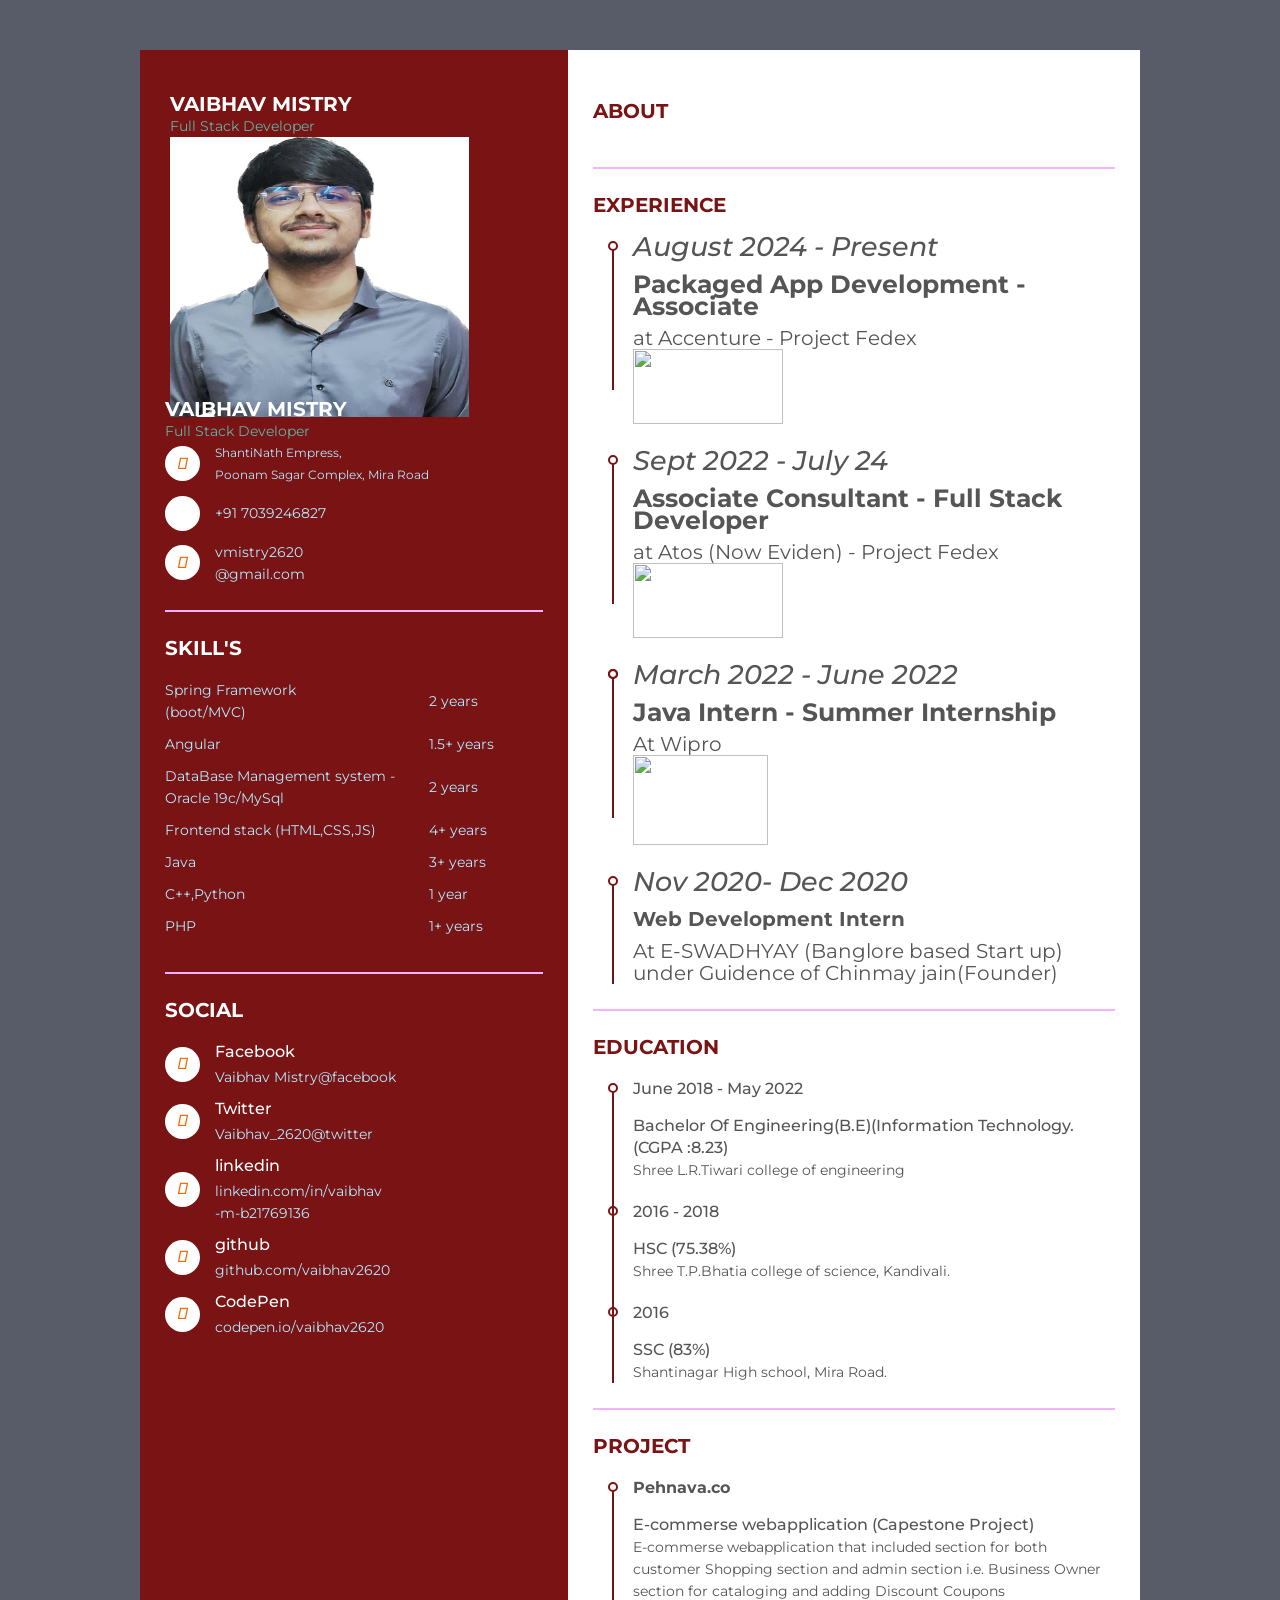
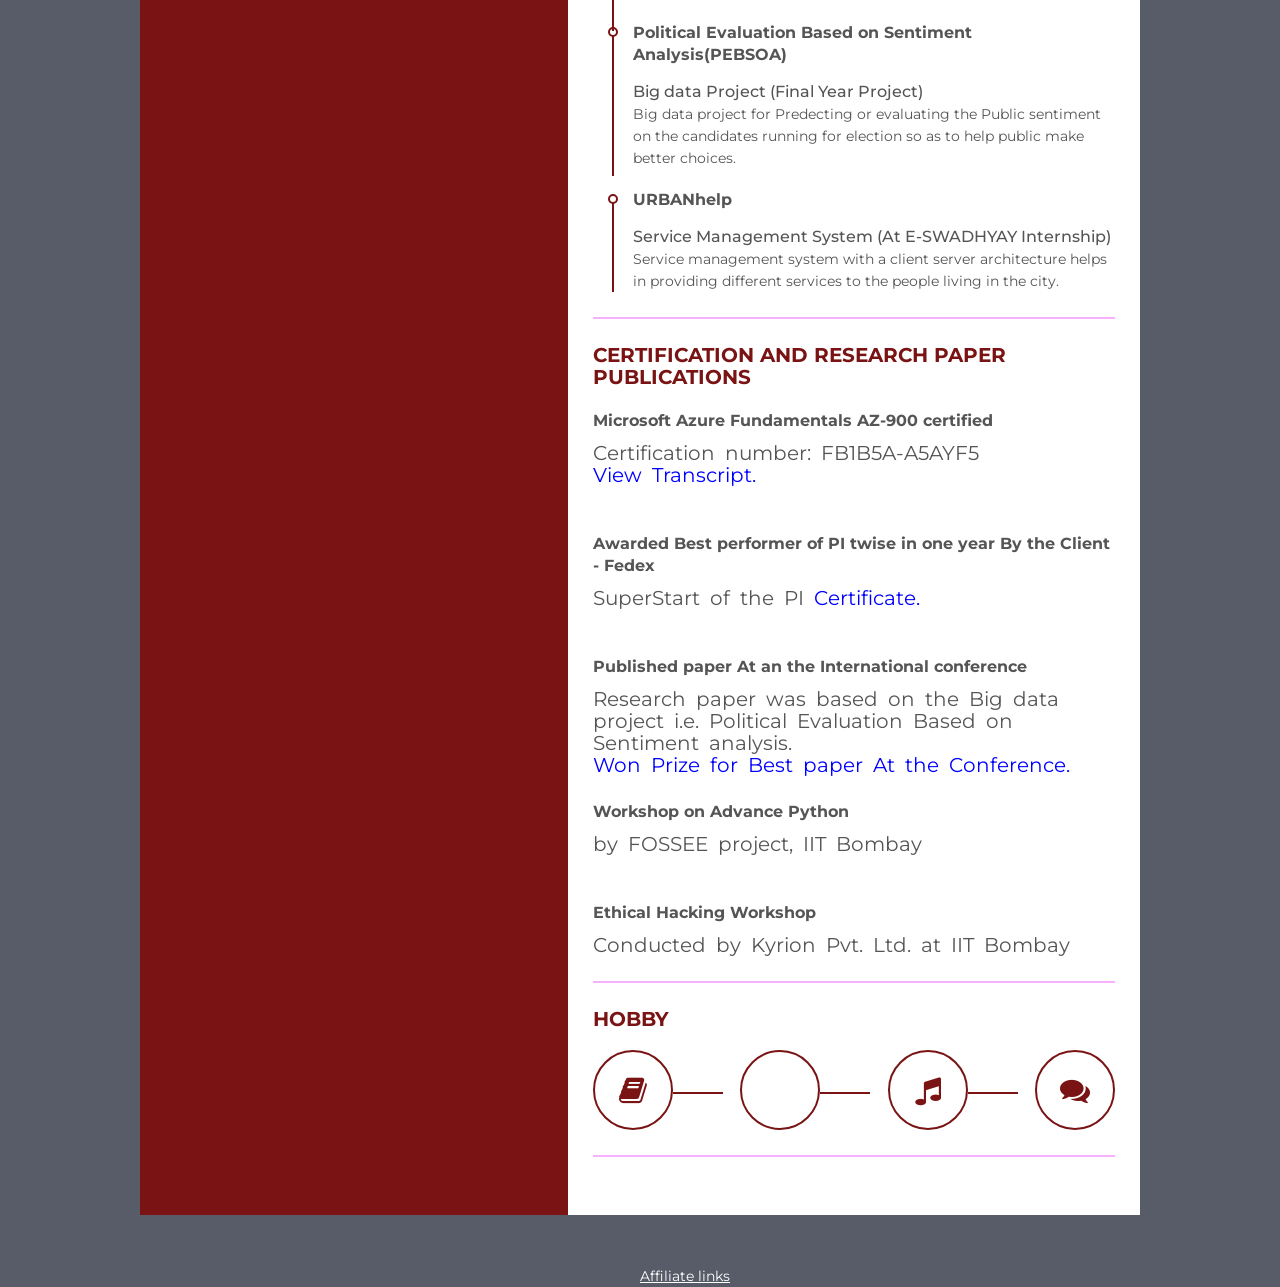
==== index-1.html @ a2ccc97d "new portfolio website" ====
<!DOCTYPE html>
<html lang="en">
<head>
	<meta charset="UTF-8">
	<title>Vaibhav Mistry - Resume</title>
	<link rel="stylesheet" href="styles.css">
  <link rel="icon" href="./assets/jpeg/titlelogo.png" type="image/icon type">
  <script src="https://kit.fontawesome.com/45e7786e2f.js" crossorigin="anonymous"></script>
  <link rel="stylesheet" href="https://cdnjs.cloudflare.com/ajax/libs/font-awesome/4.7.0/css/font-awesome.min.css">
    <meta content="width=device-width, initial-scale=1" name="viewport" />
</head>
<body>
<div class="container">
<div class="resume">
   <div class="resume_left">
     <div class="resume_profile">
       <div class="title-mobile">
        <p class="bold Name">vaibhav mistry</p>
        <p class="regular role">Full Stack Developer</p>
      </div>
      <img src="./photo.jpg" alt="profile_pic" >

     </div>
     <div class="resume_content">
       <div class="resume_item resume_info">
         <div class="title-desktop">
           <p class="bold Name">vaibhav mistry</p>
           <p class="regular role">Full Stack Developer</p>
         </div>
         <ul>
           <li>
             <div class="icon">
               <i class="fas fa-map-signs"></i>
             </div>
             <div class="data">
              <p style="font-size: smaller;">ShantiNath Empress,<br> Poonam Sagar Complex, Mira Road</p>
             </div>
           </li>
           <li>
             <div class="icon">
               <i class="fas fa-mobile-alt"></i>
             </div>
             <div class="data">
               +91 7039246827
             </div>
           </li>
           <li>
             <div class="icon">
               <i class="fas fa-envelope"></i>
             </div>
             <div class="data">
                      vmistry2620<br>@gmail.com
             </div>
           </li>
           <!-- <li>
             <div class="icon">
               <i class="fab fa-weebly"></i>
             </div>
             <div class="data">
              https://development.<br>science.blog/
             </div>
           </li> -->
         </ul>
       </div>
       <div class="resume_item resume_skills">
         <div class="title">
           <p class="bold">skill's</p>
         </div>
         <ul>
	   <li>
             <div class="skill_name">
               Spring Framework<br>(boot/MVC)
             </div>
             <div class="skill_per">2 years</div>
           </li>
           <li>
            <div class="skill_name">
              Angular 
            </div>
            <div class="skill_per">1.5+ years</div>
          </li>
	   <li>
             <div class="skill_name">
               DataBase Management system - Oracle 19c/MySql 
             </div>
             <div class="skill_per">2 years</div>
           </li>
           <li>
              <div class="skill_name">
                Frontend stack (HTML,CSS,JS) 
              </div>
              <div class="skill_per">4+ years</div>
            </li>
            <li>
              <div class="skill_name">
                Java
              </div>
             <div class="skill_per">3+ years</div>
           </li>

	        <li>
             <div class="skill_name">
              C++,Python 
             </div>
            <div class="skill_per">1 year</div>
          </li>
          <li>
            <div class="skill_name">
              PHP
            </div>
           <div class="skill_per">1+ years</div>
         </li>
           </li>
         </ul>
       </div>
       <div class="resume_item resume_social">
         <div class="title">
           <p class="bold">Social</p>
         </div>
         <ul>
           <li>
             <div class="icon">
               <i class="fab fa-facebook-square"></i>
             </div>
             <div class="data">
               <p class="semi-bold">Facebook</p>
               <p><a href="https://www.facebook.com/profile.php?id=100008584891599"class="social-links"> Vaibhav Mistry@facebook</a></p>
             </div>
           </li>
           <li>
             <div class="icon">
               <i class="fab fa-twitter-square"></i>
             </div>
             <div class="data">
               <p class="semi-bold">Twitter</p>
               <p><a href="https://twitter.com/Vaibhav_2620"class="social-links" >Vaibhav_2620@twitter</a></p>
             </div>
           </li>
           <li>
             <div class="icon">
               <i class="fab fa-linkedin"></i>
             </div>
             <div class="data">
               <p class="semi-bold">linkedin</p>
               <p><a href="https://www.linkedin.com/in/vaibhav-m-b21769136" class="social-links" target=”_blank”>linkedin.com/in/vaibhav<br>-m-b21769136</a> </p>
             </div>
           </li>
           <li>
             <div class="icon">
               <i class="fab fa-github"></i>
             </div>
             <div class="data">
               <p class="semi-bold">github</p>
               <p><a href="https://vaibhav2620.github.io/Vaibhav-Mistry/" class="social-links">github.com/vaibhav2620</a></p>
             </div>
           </li>
           <li>
            <div class="icon">
              <i class="fab fa-codepen"></i>
            </div>
            <div class="data">
              <p class="semi-bold">CodePen</p>
              <p><a href="https://codepen.io/vaibhav2620" class="social-links">codepen.io/vaibhav2620</a></p>
            </div>
          </li>
         </ul>
       </div>
     </div>
  </div>
  <div class="resume_right">
    <div class="resume_item resume_about">
        <div class="title">
           <p class="bold">About </p>
         </div>
        <p></p>
    </div>
     
	  	  
	  <div class="resume_item resume_education">
      <div class="title">
           <p class="bold">Experience</p>
         </div>
      <ul>
        <li>
            <div class="date" style="font-size: 3vh;"><i>August 2024 - Present</i></div>
            <div class="info">
            <p class="semi-bold" style="font-size: 25px;"><b>Packaged App Development - Associate</b> </p> 
            <p style="font-size: 20px; margin-top:10px ;">at Accenture  - Project Fedex</p>
            <p></p>
            <img src = "./assets/png/download.png" style="width:150px; height:75px">
           </div>
        </li>
        <li>
		      <div class="date" style="font-size: 3vh;"><i>Sept 2022 - July 24</i></div>
          <div class="info">
          <p class="semi-bold" style="font-size: 25px;"><b>Associate Consultant - Full Stack Developer</b> </p> 
          <p style="font-size: 20px; margin-top:10px ;">at Atos (Now Eviden) - Project Fedex</p>
          <p></p>
		      <img src = "./assets/jpeg/Logo .png" style="width:150px; height:75px">
         </div>
	      </li>
          <li>
	          <li>
                <div class="date" style="font-size: 3vh;"><i>March 2022 - June 2022</i></div> 
                <div class="info">
                  <p class="semi-bold" style="font-size: 25px;"><b>Java Intern - Summer Internship</b></p> 
                  <p style="font-size: 20px; margin-top:10px ;">At Wipro</p>
		            <img src = "./assets/jpeg/wipro.png" style="width:15vh; height:10vh;">
		            </div>
	          </li>
          </li>
        
            <li>
                <div class="date" style="font-size: 3vh;"><i>Nov 2020- Dec 2020 </i></div> 
                <div class="info">
                     <p class="semi-bold" style="font-size: 20px;"><b>Web Development Intern</b></p> 
                  <p style="font-size: 20px; margin-top:10px ;">At E-SWADHYAY (Banglore based Start up) <br>under Guidence of Chinmay jain(Founder)</p>
                </div>
	      </li>
        </ul>
    </div>
	  	  
    <div class="resume_item resume_education">
      <div class="title">
           <p class="bold">Education</p>
         </div>
      <ul>
            <li>
                <div class="date">June 2018 - May 2022  </div> 
                <div class="info">
                     <p class="semi-bold">Bachelor Of Engineering(B.E)(Information Technology.  (CGPA :8.23)</p> 
                  <p>Shree L.R.Tiwari college of engineering</p>
                </div>
            </li>
            <li>
              <div class="date">2016 - 2018</div>
              <div class="info">
                     <p class="semi-bold">HSC (75.38%) </p> 
                  <p>Shree T.P.Bhatia college of science, Kandivali. </p>
                </div>
            </li>
            <li>
              <div class="date">2016</div>
              <div class="info">
                     <p class="semi-bold">SSC (83%) </p> 
                  <p>Shantinagar High school, Mira Road. </p>
                </div>
            </li>
        </ul>
    </div>
	  
	  
	  

	  
	  
	  
	  
	  
    <div class="resume_item resume_work">
      <div class="title">
         <p class="bold">Project </p>
       </div>
	<ul>
    <li>
      <div class="date"><b>Pehnava.co</b> </div>
      <div class="info">
       <p class="semi-bold">E-commerse webapplication (Capestone Project)</p> 
          <p>E-commerse webapplication that included section for both customer Shopping section 
            and admin section i.e. Business Owner section for cataloging and adding Discount Coupons</p>
        </div>
      </li>
	  <li>
	  <div class="date"><b>Political Evaluation Based on Sentiment Analysis(PEBSOA)</b></div>
	  <div class="info">
		 <p class="semi-bold">Big data Project (Final Year Project)  </p> 
	      <p>Big data project for Predecting or evaluating the Public sentiment on the candidates running for election so as to help public make better choices.</p>
	    </div>
        </li>
        <li>
	  <div class="date"><b>URBANhelp</b> </div>
	  <div class="info">
		 <p class="semi-bold">Service Management System (At E-SWADHYAY Internship) </p> 
	      <p>Service management system with a client server architecture helps in providing different services to the people living in the city.</p>
	    </div>
        </li>
      </ul>
  </div>
  <div class="quote">

    <p class="bold">Certification and Research paper publications</p>
    <ul>

      <li>
        <p class="semi-bold">
          <b><br>Microsoft Azure Fundamentals AZ-900 certified</b> <br>
          <p class="regular">
            Certification number: FB1B5A-A5AYF5
            <br>
          <a href = "https://learn.microsoft.com/en-us/users/vaibhavmistry-2401/transcript/dg1jqcemknrq2qm" target="_blank" style="text-decoration: none;color: blue;">View Transcript.</a> 
          </p>
        </p>
      </li>
         <li>
          <p class="semi-bold">
            <b><br>Awarded Best performer of PI twise in one year By the Client - Fedex</b> <br>
            <p class="regular">
              SuperStart of the PI
            <a href = "./assets/jpeg/IMG-20240118-WA0004.jpg" target="_blank" style="text-decoration: none;color: blue;">Certificate.</a> 
            </p>
          </p>
        </li>

       <li>
          <p class="semi-bold">
            <b><br>Published paper At an the International conference</b> <br>
            <p class="regular">
            Research paper was based on the Big data project i.e. Political Evaluation Based on Sentiment analysis.<br>
            <a href = "./assets/jpeg/Best paper ICETTSE.png" target="_blank" style="text-decoration: none;color: blue;"> Won Prize for Best paper At the Conference.</a> 
            </p>
          </p>
      </li>
<li>
    <p class="semi-bold">
      <b>Workshop on Advance Python</b> <br>
      <p class="regular">
        by FOSSEE project, IIT Bombay
      
      </p>
    </p>
  </li>
  <li>
    <p class="semi-bold">
     <br> <b>Ethical Hacking Workshop</b> 
    </p>
    <p class="regular">
    Conducted by Kyrion Pvt. Ltd.  at IIT Bombay 
    </p>
  </li>
  </ul>
  </div>
    <div class="resume_item resume_hobby">
      <div class="title">
           <p class="bold">Hobby</p>
         </div>
       <ul>
         <li><i class="fa fa-book"></i></li>
         <li><i class="fas fa-dumbbell"></i></li>
         <li><i class="fa fa-music"></i></li>
         <li><i class='fa fa-comments'></i></li>
      </ul>
    </div>
  <div style="margin-left:50%;margin-top: 10px;"><a href="./index1.html" style="font-size: larger;color: white;text-decoration: none;"><b>Portfolio</b></a></div>
  </div>
</div>
</div>
<div style="margin-left:50% ;"><a href="./page1.html" style=" color:white">Affiliate links</a></div>

</body>
</html>
---- styles.css ----
@import url("https://fonts.googleapis.com/css?family=Montserrat:400,500,700&display=swap");

* {
  margin: 0;
  padding: 0;
  box-sizing: border-box;
  list-style: none;
  font-family: "Montserrat", sans-serif;
}

body {
  background: #585c68;
  font-size: 14px;
  line-height: 22px;
  color: #555555;
}

.bold {
  font-weight: 700;
  font-size: 20px;
  text-transform: uppercase;
}

.semi-bold {
  font-weight: 500;
  font-size: 16px;
}

.resume {
  width: 1000px;
  height: auto;
  display: flex;
  margin: 50px auto;
}

.resume .resume_left {
  width: 450px;
  background: #7a1313;
}

.resume .resume_left .resume_profile {
  margin-left: 7%;
  margin-top: 10%;
  width: 70%;
  height: 280px;
}

.resume .resume_left .resume_profile img {
  width: 100%;
  height: 100%;
}

.resume .resume_left .resume_content {
  padding: 0 25px;
}

.resume .title {
  margin-bottom: 20px;
}

.resume .resume_left .bold {
  color: #fff;
}

.resume .resume_left .regular {
  color: #61b3a5;
}

.resume .resume_item {
  padding: 25px 0;
  border-bottom: 2px solid #f6b1ff;
}

.resume .resume_left .resume_item:last-child,
.resume .resume_right .resume_item:last-child {
  border-bottom: 0px;
}

.resume .resume_left ul li {
  display: flex;
  margin-bottom: 10px;
  align-items: center;
}

.resume .resume_left ul li:last-child {
  margin-bottom: 0;
}

.resume .resume_left ul li .icon {
  width: 35px;
  height: 35px;
  background: #fff;
  color: #fb6400;
  border-radius: 50%;
  margin-right: 15px;
  font-size: 16px;
  position: relative;
}

.resume .icon i,
.resume .resume_right .resume_hobby ul li i {
  position: absolute;
  top: 50%;
  left: 50%;
  transform: translate(-50%, -50%);
}

.resume .resume_left ul li .data {
  color: #b1eaff;
}

.resume .resume_left .resume_skills ul li {
  display: flex;
  margin-bottom: 10px;
  color: #b1eaff;
  justify-content: space-between;
  align-items: center;
}

.resume .resume_left .resume_skills ul li .skill_name {
  width: 65%;
}

.resume .resume_left .resume_skills ul li .skill_progress {
  width: 60%;
  margin: 0 5px;
  height: 5px;
  background: #000000;
  position: relative;
}

.resume .resume_left .resume_skills ul li .skill_per {
  width: 30%;
}

.resume .resume_left .resume_skills ul li .skill_progress span {
  position: absolute;
  top: 0;
  left: 0;
  height: 100%;
  background: #fff;
}

.resume .resume_left .resume_social .semi-bold {
  color: #fff;
  margin-bottom: 3px;
}

.resume .resume_right {
  width: 600px;
  background: #fff;
  padding: 25px;
}

.resume .resume_right .bold {
  color: #7a1313;
}

.resume .resume_right .resume_work ul,
.resume .resume_right .resume_education ul {
  padding-left: 40px;
  overflow: hidden;
}

.resume .resume_right ul li {
  position: relative;
}

.resume .resume_right ul li .date {
  font-size: 16px;
  font-weight: 500;
  margin-bottom: 15px;
}

.resume .resume_right ul li .info {
  margin-bottom: 20px;
}

.resume .resume_right ul li:last-child .info {
  margin-bottom: 0;
}

.resume .resume_right .resume_work ul li:before,
.resume .resume_right .resume_education ul li:before {
  content: "";
  position: absolute;
  top: 5px;
  left: -25px;
  width: 6px;
  height: 6px;
  border-radius: 70%;
  border: 2px solid #7a1313;
}

.resume .resume_right .resume_work ul li:after,
.resume .resume_right .resume_education ul li:after {
  content: "";
  position: absolute;
  top: 14px;
  left: -21px;
  width: 2px;
  height: 140px;
  background: #7a1313;
}

.resume .resume_right .resume_hobby ul {
  display: flex;
  justify-content: space-between;
}

.resume .resume_right .resume_hobby ul li {
  width: 80px;
  height: 80px;
  border: 2px solid #7a1313;
  border-radius: 50%;
  position: relative;
  color: #7a1313;
}

.resume .resume_right .resume_hobby ul li i {
  font-size: 30px;
}

.resume .resume_right .resume_hobby ul li:before {
  content: "";
  position: absolute;
  top: 40px;
  right: -52px;
  width: 50px;
  height: 2px;
  background: #7a1313;
}

.resume .resume_right .resume_hobby ul li:last-child:before {
  display: none;
}

.quote .regular {
  padding-top: 10px;
  font-size: 20px;
  word-spacing: 5px;
  margin-bottom: 25px;
}

.quote {
  margin-top: 25px;
  border-bottom: 2px solid #f6b1ff;
}

.social-links {
  text-decoration: none;
  color: #b1eaff;
}
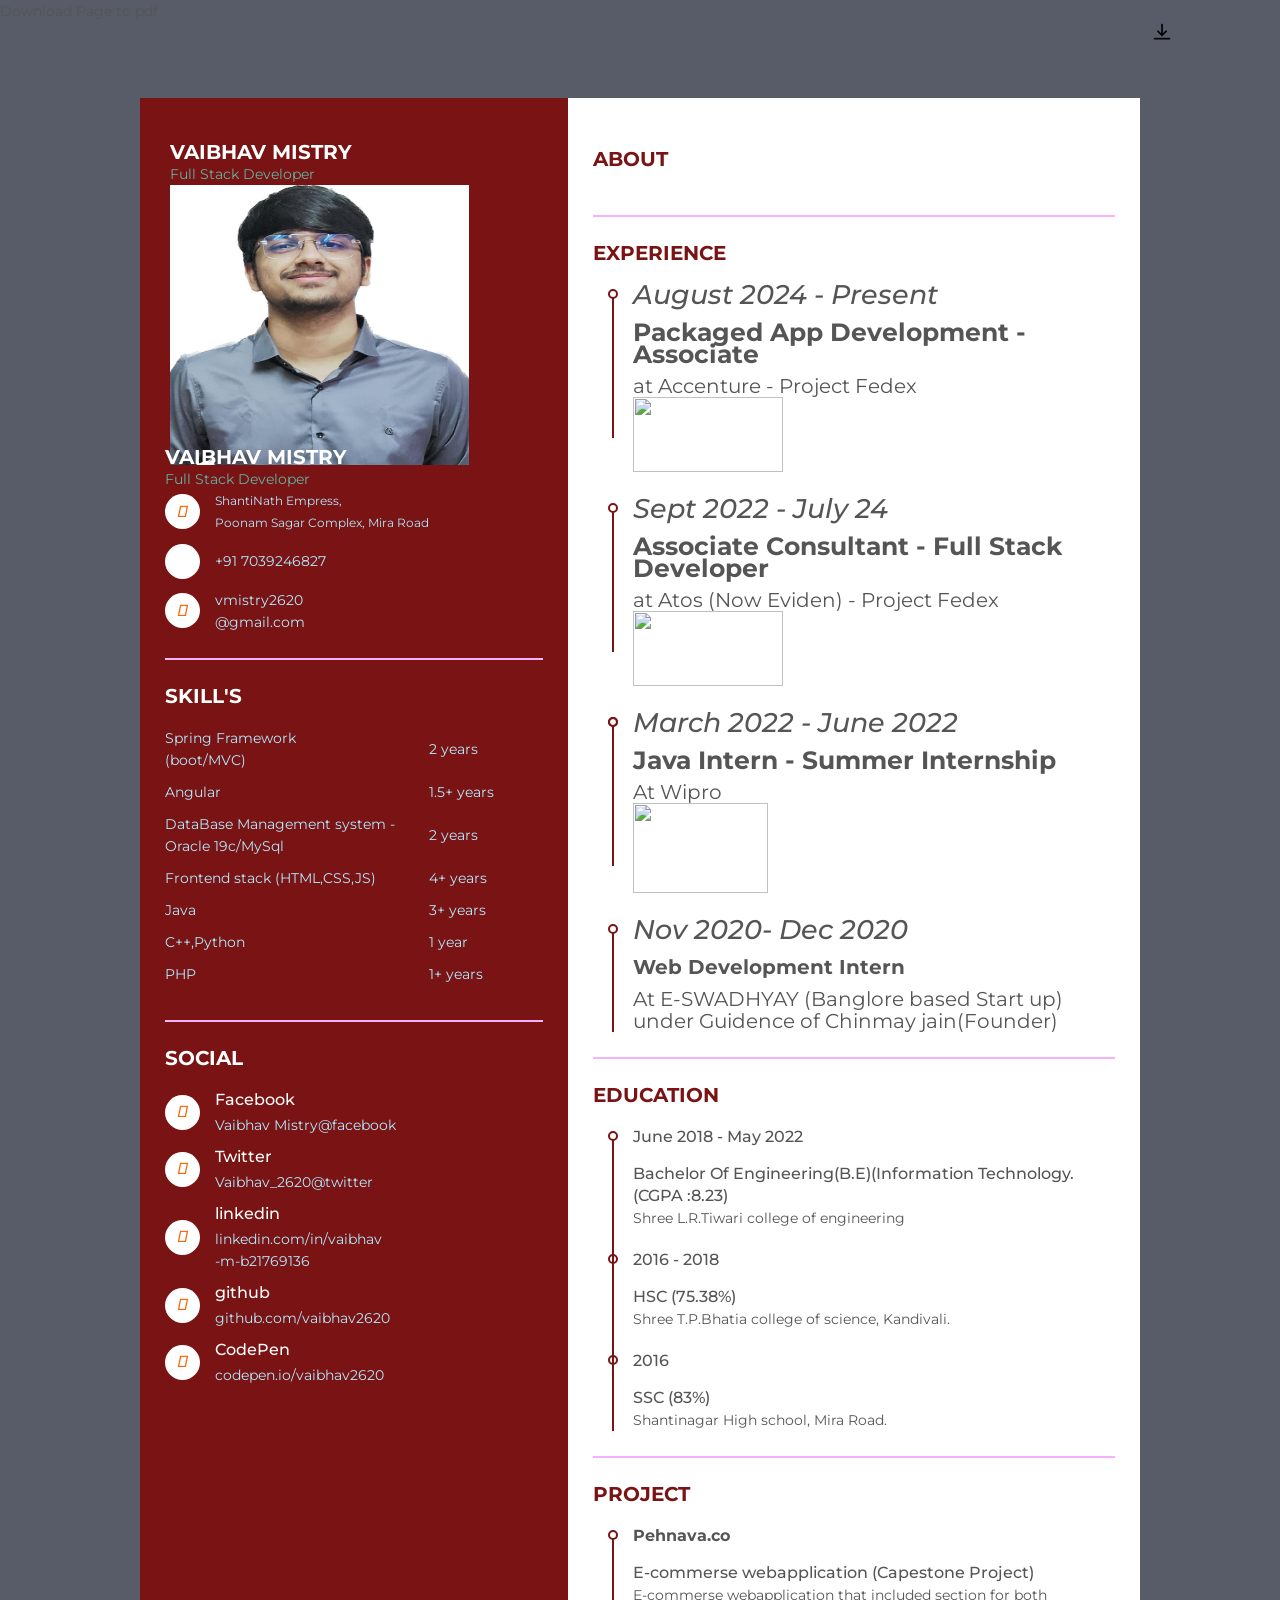
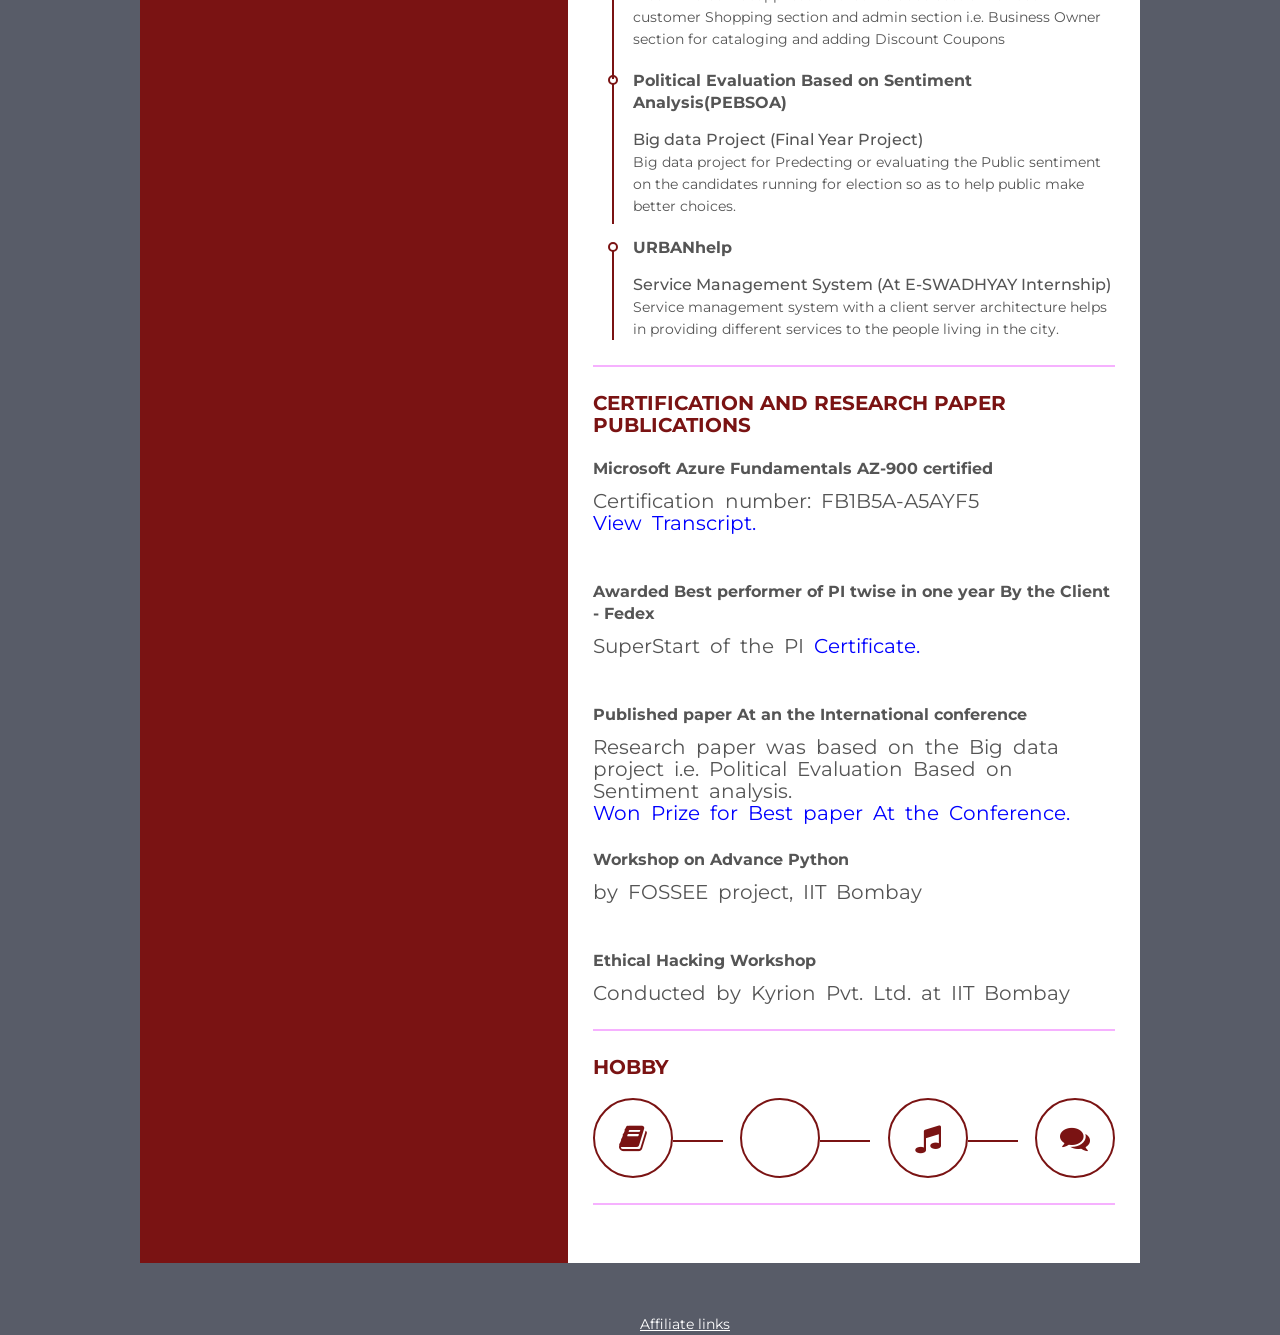
==== commit 672e4c12: "wave lamp + website changes" ====
--- a/index-1.html
+++ b/index-1.html
@@ -6,11 +6,13 @@
 	<link rel="stylesheet" href="styles.css">
   <link rel="icon" href="./assets/jpeg/titlelogo.png" type="image/icon type">
   <script src="https://kit.fontawesome.com/45e7786e2f.js" crossorigin="anonymous"></script>
+  <script src="https://cdnjs.cloudflare.com/ajax/libs/html2pdf.js/0.10.1/html2pdf.bundle.min.js"></script>
   <link rel="stylesheet" href="https://cdnjs.cloudflare.com/ajax/libs/font-awesome/4.7.0/css/font-awesome.min.css">
     <meta content="width=device-width, initial-scale=1" name="viewport" />
 </head>
 <body>
-<div class="container">
+<p>Download Page to pdf</p><img src="./assets/svg/download.png" class="download - app"style = "width:20px;height:20px; margin-left:90%;" onclick="downloadPDF()">
+<div class="container" id="container">
 <div class="resume">
    <div class="resume_left">
      <div class="resume_profile">
@@ -357,4 +359,20 @@
 <div style="margin-left:50% ;"><a href="./page1.html" style=" color:white">Affiliate links</a></div>
 
 </body>
+
+<script>
+  function downloadPDF() {
+    const element = document.getElementById('container');
+    html2pdf()
+      .set({
+        margin: 0,
+        filename: 'downloaded-ui.pdf',
+        image: { type: 'jpeg', quality: 0.98 },
+        html2canvas: { scale: 1 },
+        jsPDF: { unit: 'in', format: 'a4', orientation: 'portrait' }
+      })
+      .from(element)
+      .save();
+  }
+</script>
 </html>
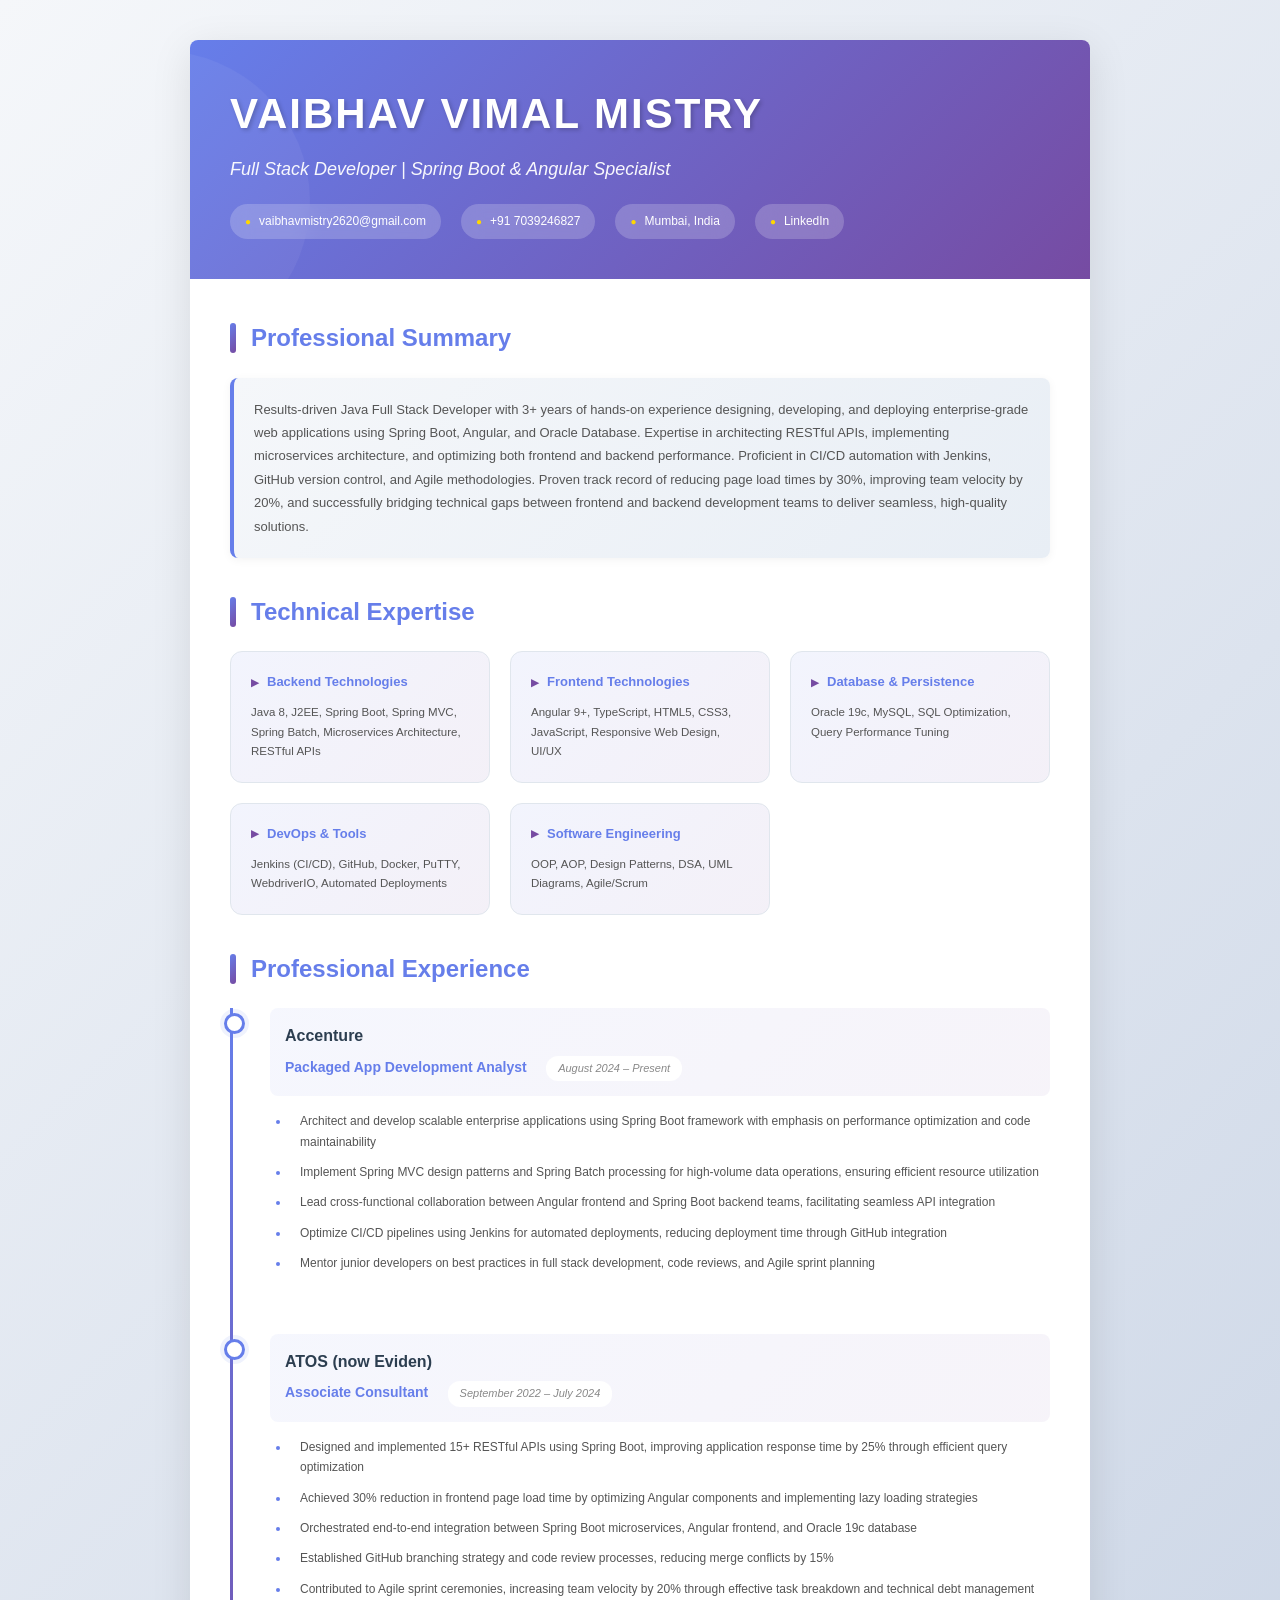
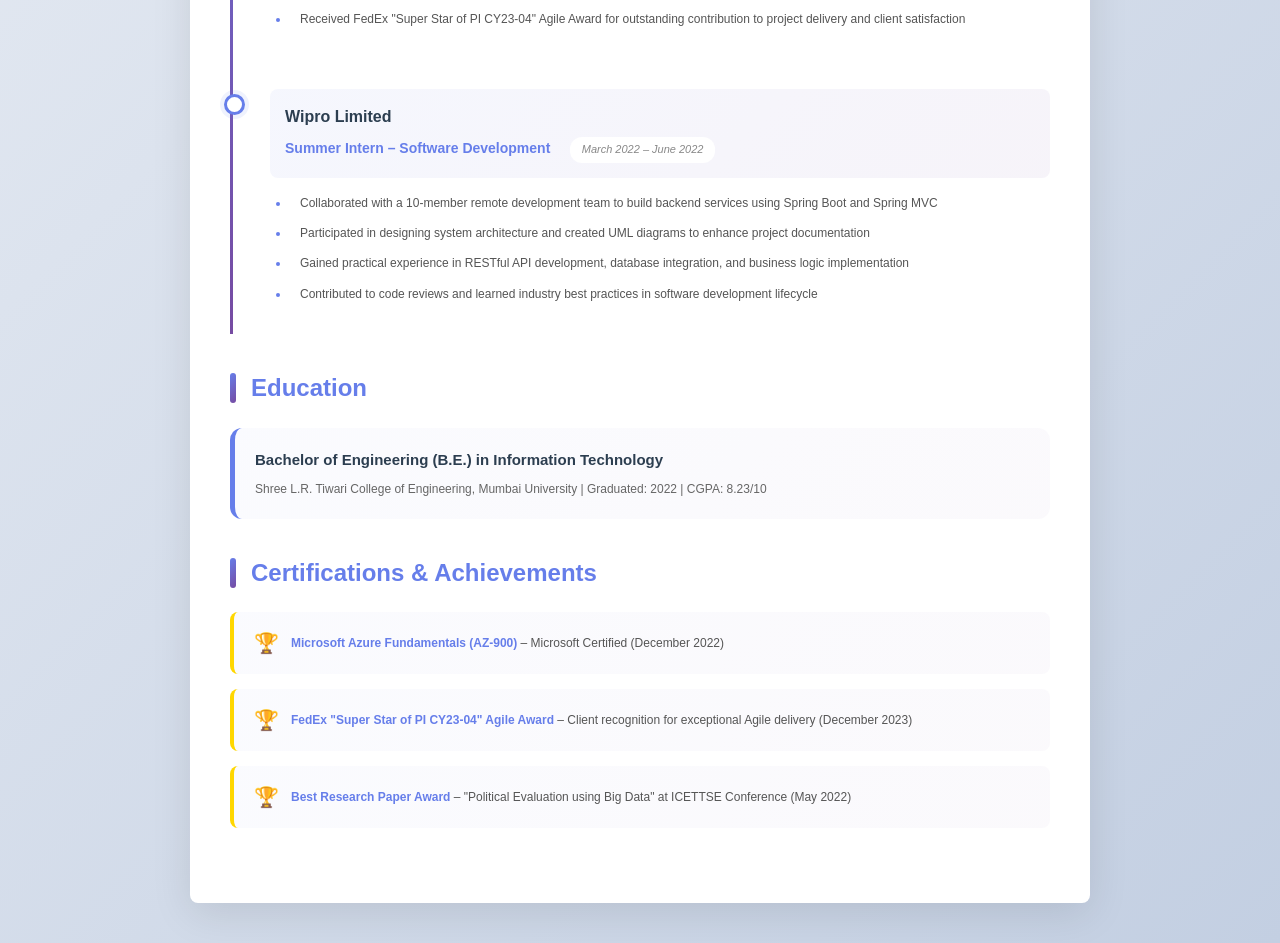
==== commit 404e7f93: "updating the resume" ====
--- a/index-1.html
+++ b/index-1.html
@@ -1,378 +1,690 @@
 <!DOCTYPE html>
 <html lang="en">
 <head>
-	<meta charset="UTF-8">
-	<title>Vaibhav Mistry - Resume</title>
-	<link rel="stylesheet" href="styles.css">
-  <link rel="icon" href="./assets/jpeg/titlelogo.png" type="image/icon type">
-  <script src="https://kit.fontawesome.com/45e7786e2f.js" crossorigin="anonymous"></script>
-  <script src="https://cdnjs.cloudflare.com/ajax/libs/html2pdf.js/0.10.1/html2pdf.bundle.min.js"></script>
-  <link rel="stylesheet" href="https://cdnjs.cloudflare.com/ajax/libs/font-awesome/4.7.0/css/font-awesome.min.css">
-    <meta content="width=device-width, initial-scale=1" name="viewport" />
+    <meta charset="UTF-8">
+    <meta name="viewport" content="width=device-width, initial-scale=1.0">
+    <title>Vaibhav Vimal Mistry - Resume</title>
+    <style>
+        * {
+            margin: 0;
+            padding: 0;
+            box-sizing: border-box;
+        }
+        
+        body {
+            font-family: 'Segoe UI', Tahoma, Geneva, Verdana, sans-serif;
+            line-height: 1.6;
+            color: #2c3e50;
+            background: linear-gradient(135deg, #f5f7fa 0%, #c3cfe2 100%);
+            padding: 40px;
+        }
+        
+        .container {
+            max-width: 900px;
+            margin: 0 auto;
+            background: white;
+            box-shadow: 0 10px 40px rgba(0,0,0,0.1);
+            border-radius: 8px;
+            overflow: hidden;
+        }
+        
+        .header {
+            background: linear-gradient(135deg, #667eea 0%, #764ba2 100%);
+            color: white;
+            padding: 40px;
+            position: relative;
+            overflow: hidden;
+        }
+        
+        .header::before {
+            content: '';
+            position: absolute;
+            top: -50%;
+            right: -50%;
+            width: 400px;
+            height: 400px;
+            background: rgba(255,255,255,0.1);
+            border-radius: 50%;
+        }
+        
+        .header::after {
+            content: '';
+            position: absolute;
+            bottom: -30%;
+            left: -20%;
+            width: 300px;
+            height: 300px;
+            background: rgba(255,255,255,0.05);
+            border-radius: 50%;
+        }
+        
+        .header-content {
+            position: relative;
+            z-index: 1;
+        }
+        
+        .header h1 {
+            font-size: 42px;
+            font-weight: 700;
+            margin-bottom: 8px;
+            letter-spacing: 2px;
+            text-shadow: 2px 2px 4px rgba(0,0,0,0.2);
+        }
+        
+        .tagline {
+            font-size: 18px;
+            font-weight: 300;
+            opacity: 0.95;
+            margin-bottom: 20px;
+            font-style: italic;
+        }
+        
+        .contact-info {
+            display: flex;
+            flex-wrap: wrap;
+            gap: 20px;
+            font-size: 12px;
+            margin-top: 15px;
+        }
+        
+        .contact-item {
+            display: flex;
+            align-items: center;
+            gap: 8px;
+            background: rgba(255,255,255,0.2);
+            padding: 8px 15px;
+            border-radius: 20px;
+            backdrop-filter: blur(10px);
+            transition: all 0.3s;
+        }
+        
+        .contact-item:hover {
+            background: rgba(255,255,255,0.3);
+            transform: translateY(-2px);
+        }
+        
+        .contact-item::before {
+            content: '●';
+            color: #ffd700;
+            font-size: 10px;
+        }
+        
+        .contact-item a {
+            color: white;
+            text-decoration: none;
+        }
+        
+        .content {
+            padding: 40px;
+        }
+        
+        .section {
+            margin-bottom: 35px;
+        }
+        
+        .section-title {
+            font-size: 24px;
+            font-weight: 700;
+            color: #667eea;
+            margin-bottom: 20px;
+            display: flex;
+            align-items: center;
+            gap: 15px;
+        }
+        
+        .section-title::before {
+            content: '';
+            width: 6px;
+            height: 30px;
+            background: linear-gradient(135deg, #667eea 0%, #764ba2 100%);
+            border-radius: 3px;
+        }
+        
+        .summary {
+            font-size: 13px;
+            line-height: 1.8;
+            color: #555;
+            padding: 20px;
+            background: linear-gradient(135deg, #f5f7fa 0%, #e8eef5 100%);
+            border-left: 4px solid #667eea;
+            border-radius: 8px;
+            box-shadow: 0 2px 10px rgba(0,0,0,0.05);
+        }
+        
+        .skills-grid {
+            display: grid;
+            grid-template-columns: repeat(auto-fit, minmax(250px, 1fr));
+            gap: 20px;
+        }
+        
+        .skill-card {
+            background: linear-gradient(135deg, #667eea15 0%, #764ba215 100%);
+            padding: 20px;
+            border-radius: 12px;
+            border: 1px solid #e0e6ed;
+            transition: all 0.3s;
+        }
+        
+        .skill-card:hover {
+            transform: translateY(-5px);
+            box-shadow: 0 8px 20px rgba(102, 126, 234, 0.2);
+        }
+        
+        .skill-label {
+            font-weight: 700;
+            color: #667eea;
+            margin-bottom: 10px;
+            font-size: 13px;
+            display: flex;
+            align-items: center;
+            gap: 8px;
+        }
+        
+        .skill-label::before {
+            content: '▶';
+            color: #764ba2;
+            font-size: 10px;
+        }
+        
+        .skill-items {
+            font-size: 11.5px;
+            color: #555;
+            line-height: 1.7;
+        }
+        
+        .timeline {
+            position: relative;
+            padding-left: 40px;
+        }
+        
+        .timeline::before {
+            content: '';
+            position: absolute;
+            left: 0;
+            top: 0;
+            bottom: 0;
+            width: 3px;
+            background: linear-gradient(180deg, #667eea 0%, #764ba2 100%);
+        }
+        
+        .job-item {
+            position: relative;
+            margin-bottom: 30px;
+            padding-bottom: 20px;
+        }
+        
+        .job-item::before {
+            content: '';
+            position: absolute;
+            left: -46px;
+            top: 5px;
+            width: 15px;
+            height: 15px;
+            background: white;
+            border: 3px solid #667eea;
+            border-radius: 50%;
+            box-shadow: 0 0 0 4px rgba(102, 126, 234, 0.1);
+        }
+        
+        .job-header {
+            background: linear-gradient(135deg, #667eea10 0%, #764ba210 100%);
+            padding: 15px;
+            border-radius: 8px;
+            margin-bottom: 15px;
+        }
+        
+        .company {
+            font-size: 16px;
+            font-weight: 700;
+            color: #2c3e50;
+            margin-bottom: 5px;
+        }
+        
+        .job-title {
+            font-size: 14px;
+            color: #667eea;
+            font-weight: 600;
+            display: inline-block;
+            margin-right: 15px;
+        }
+        
+        .date {
+            font-size: 11px;
+            color: #888;
+            font-style: italic;
+            background: white;
+            padding: 4px 12px;
+            border-radius: 12px;
+            display: inline-block;
+        }
+        
+        .job-description ul {
+            margin-left: 20px;
+        }
+        
+        .job-description li {
+            font-size: 12px;
+            margin-bottom: 10px;
+            line-height: 1.7;
+            color: #555;
+            position: relative;
+            padding-left: 10px;
+        }
+        
+        .job-description li::marker {
+            color: #667eea;
+        }
+        
+        .education-card {
+            background: linear-gradient(135deg, #667eea08 0%, #764ba208 100%);
+            padding: 20px;
+            border-radius: 12px;
+            border-left: 5px solid #667eea;
+            transition: all 0.3s;
+        }
+        
+        .education-card:hover {
+            transform: translateX(5px);
+            box-shadow: 0 4px 15px rgba(102, 126, 234, 0.15);
+        }
+        
+        .education-header {
+            font-size: 15px;
+            font-weight: 700;
+            color: #2c3e50;
+            margin-bottom: 8px;
+        }
+        
+        .education-details {
+            font-size: 12px;
+            color: #666;
+        }
+        
+        .cert-list {
+            display: grid;
+            gap: 15px;
+        }
+        
+        .cert-item {
+            background: linear-gradient(135deg, #667eea08 0%, #764ba208 100%);
+            padding: 15px 20px;
+            border-radius: 8px;
+            border-left: 4px solid #ffd700;
+            font-size: 12px;
+            color: #555;
+            display: flex;
+            align-items: center;
+            gap: 12px;
+            transition: all 0.3s;
+        }
+        
+        .cert-item:hover {
+            transform: translateX(5px);
+            box-shadow: 0 4px 15px rgba(255, 215, 0, 0.2);
+        }
+        
+        .cert-item::before {
+            content: '🏆';
+            font-size: 20px;
+        }
+        
+        .cert-item strong {
+            color: #667eea;
+        }
+        
+        @media print {
+            body {
+                background: white;
+                padding: 0;
+            }
+            
+            .container {
+                box-shadow: none;
+            }
+            
+            .skill-card:hover,
+            .job-item:hover,
+            .cert-item:hover {
+                transform: none;
+            }
+        }
+        
+        @media (max-width: 768px) {
+            body {
+                padding: 0;
+                background: white;
+            }
+            
+            .container {
+                border-radius: 0;
+                box-shadow: none;
+            }
+            
+            .header {
+                padding: 30px 20px;
+            }
+            
+            .header::before,
+            .header::after {
+                display: none;
+            }
+            
+            .header h1 {
+                font-size: 28px;
+                letter-spacing: 1px;
+            }
+            
+            .tagline {
+                font-size: 14px;
+                margin-bottom: 15px;
+            }
+            
+            .contact-info {
+                flex-direction: column;
+                gap: 8px;
+                align-items: stretch;
+            }
+            
+            .contact-item {
+                justify-content: center;
+                padding: 10px 15px;
+                font-size: 11px;
+            }
+            
+            .content {
+                padding: 25px 20px;
+            }
+            
+            .section {
+                margin-bottom: 25px;
+            }
+            
+            .section-title {
+                font-size: 20px;
+                gap: 10px;
+            }
+            
+            .section-title::before {
+                width: 4px;
+                height: 24px;
+            }
+            
+            .summary {
+                font-size: 12px;
+                padding: 15px;
+                line-height: 1.7;
+            }
+            
+            .skills-grid {
+                grid-template-columns: 1fr;
+                gap: 12px;
+            }
+            
+            .skill-card {
+                padding: 15px;
+            }
+            
+            .skill-label {
+                font-size: 12px;
+            }
+            
+            .skill-items {
+                font-size: 11px;
+            }
+            
+            .timeline {
+                padding-left: 25px;
+            }
+            
+            .timeline::before {
+                width: 2px;
+            }
+            
+            .job-item {
+                margin-bottom: 25px;
+            }
+            
+            .job-item::before {
+                left: -31px;
+                width: 12px;
+                height: 12px;
+                border-width: 2px;
+            }
+            
+            .job-header {
+                padding: 12px;
+            }
+            
+            .company {
+                font-size: 14px;
+                margin-bottom: 8px;
+            }
+            
+            .job-title {
+                font-size: 13px;
+                display: block;
+                margin-bottom: 8px;
+            }
+            
+            .date {
+                font-size: 10px;
+                display: inline-block;
+                margin-bottom: 5px;
+            }
+            
+            .job-description ul {
+                margin-left: 15px;
+            }
+            
+            .job-description li {
+                font-size: 11px;
+                margin-bottom: 8px;
+                line-height: 1.6;
+                padding-left: 5px;
+            }
+            
+            .education-card {
+                padding: 15px;
+            }
+            
+            .education-header {
+                font-size: 13px;
+                line-height: 1.4;
+            }
+            
+            .education-details {
+                font-size: 11px;
+                line-height: 1.5;
+            }
+            
+            .cert-list {
+                gap: 12px;
+            }
+            
+            .cert-item {
+                padding: 12px 15px;
+                font-size: 11px;
+                flex-direction: column;
+                align-items: flex-start;
+                gap: 8px;
+            }
+            
+            .cert-item::before {
+                font-size: 18px;
+            }
+            
+            /* Disable hover effects on mobile */
+            .skill-card:hover,
+            .education-card:hover,
+            .cert-item:hover {
+                transform: none;
+                box-shadow: none;
+            }
+            
+            .contact-item:hover {
+                transform: none;
+            }
+        }
+        
+        @media (max-width: 480px) {
+            .header h1 {
+                font-size: 24px;
+            }
+            
+            .tagline {
+                font-size: 13px;
+            }
+            
+            .section-title {
+                font-size: 18px;
+            }
+            
+            .summary {
+                font-size: 11px;
+            }
+        }
+    </style>
 </head>
 <body>
-<p>Download Page to pdf</p><img src="./assets/svg/download.png" class="download - app"style = "width:20px;height:20px; margin-left:90%;" onclick="downloadPDF()">
-<div class="container" id="container">
-<div class="resume">
-   <div class="resume_left">
-     <div class="resume_profile">
-       <div class="title-mobile">
-        <p class="bold Name">vaibhav mistry</p>
-        <p class="regular role">Full Stack Developer</p>
-      </div>
-      <img src="./photo.jpg" alt="profile_pic" >
+    <div class="container">
+        <div class="header">
+            <div class="header-content">
+                <h1>VAIBHAV VIMAL MISTRY</h1>
+                <div class="tagline">Full Stack Developer | Spring Boot & Angular Specialist</div>
+                <div class="contact-info">
+                    <div class="contact-item">
+                        <a href="mailto:vaibhavmistry2620@gmail.com">vaibhavmistry2620@gmail.com</a>
+                    </div>
+                    <div class="contact-item">+91 7039246827</div>
+                    <div class="contact-item">Mumbai, India</div>
+                    <div class="contact-item">
+                        <a href="https://www.linkedin.com/in/vaibhav-mistry" target="_blank">LinkedIn</a>
+                    </div>
+                </div>
+            </div>
+        </div>
 
-     </div>
-     <div class="resume_content">
-       <div class="resume_item resume_info">
-         <div class="title-desktop">
-           <p class="bold Name">vaibhav mistry</p>
-           <p class="regular role">Full Stack Developer</p>
-         </div>
-         <ul>
-           <li>
-             <div class="icon">
-               <i class="fas fa-map-signs"></i>
-             </div>
-             <div class="data">
-              <p style="font-size: smaller;">ShantiNath Empress,<br> Poonam Sagar Complex, Mira Road</p>
-             </div>
-           </li>
-           <li>
-             <div class="icon">
-               <i class="fas fa-mobile-alt"></i>
-             </div>
-             <div class="data">
-               +91 7039246827
-             </div>
-           </li>
-           <li>
-             <div class="icon">
-               <i class="fas fa-envelope"></i>
-             </div>
-             <div class="data">
-                      vmistry2620<br>@gmail.com
-             </div>
-           </li>
-           <!-- <li>
-             <div class="icon">
-               <i class="fab fa-weebly"></i>
-             </div>
-             <div class="data">
-              https://development.<br>science.blog/
-             </div>
-           </li> -->
-         </ul>
-       </div>
-       <div class="resume_item resume_skills">
-         <div class="title">
-           <p class="bold">skill's</p>
-         </div>
-         <ul>
-	   <li>
-             <div class="skill_name">
-               Spring Framework<br>(boot/MVC)
-             </div>
-             <div class="skill_per">2 years</div>
-           </li>
-           <li>
-            <div class="skill_name">
-              Angular 
+        <div class="content">
+            <div class="section">
+                <div class="section-title">Professional Summary</div>
+                <div class="summary">
+                    Results-driven Java Full Stack Developer with 3+ years of hands-on experience designing, developing, and deploying enterprise-grade web applications using Spring Boot, Angular, and Oracle Database. Expertise in architecting RESTful APIs, implementing microservices architecture, and optimizing both frontend and backend performance. Proficient in CI/CD automation with Jenkins, GitHub version control, and Agile methodologies. Proven track record of reducing page load times by 30%, improving team velocity by 20%, and successfully bridging technical gaps between frontend and backend development teams to deliver seamless, high-quality solutions.
+                </div>
             </div>
-            <div class="skill_per">1.5+ years</div>
-          </li>
-	   <li>
-             <div class="skill_name">
-               DataBase Management system - Oracle 19c/MySql 
-             </div>
-             <div class="skill_per">2 years</div>
-           </li>
-           <li>
-              <div class="skill_name">
-                Frontend stack (HTML,CSS,JS) 
-              </div>
-              <div class="skill_per">4+ years</div>
-            </li>
-            <li>
-              <div class="skill_name">
-                Java
-              </div>
-             <div class="skill_per">3+ years</div>
-           </li>
 
-	        <li>
-             <div class="skill_name">
-              C++,Python 
-             </div>
-            <div class="skill_per">1 year</div>
-          </li>
-          <li>
-            <div class="skill_name">
-              PHP
+            <div class="section">
+                <div class="section-title">Technical Expertise</div>
+                <div class="skills-grid">
+                    <div class="skill-card">
+                        <div class="skill-label">Backend Technologies</div>
+                        <div class="skill-items">Java 8, J2EE, Spring Boot, Spring MVC, Spring Batch, Microservices Architecture, RESTful APIs</div>
+                    </div>
+                    <div class="skill-card">
+                        <div class="skill-label">Frontend Technologies</div>
+                        <div class="skill-items">Angular 9+, TypeScript, HTML5, CSS3, JavaScript, Responsive Web Design, UI/UX</div>
+                    </div>
+                    <div class="skill-card">
+                        <div class="skill-label">Database & Persistence</div>
+                        <div class="skill-items">Oracle 19c, MySQL, SQL Optimization, Query Performance Tuning</div>
+                    </div>
+                    <div class="skill-card">
+                        <div class="skill-label">DevOps & Tools</div>
+                        <div class="skill-items">Jenkins (CI/CD), GitHub, Docker, PuTTY, WebdriverIO, Automated Deployments</div>
+                    </div>
+                    <div class="skill-card">
+                        <div class="skill-label">Software Engineering</div>
+                        <div class="skill-items">OOP, AOP, Design Patterns, DSA, UML Diagrams, Agile/Scrum</div>
+                    </div>
+                </div>
             </div>
-           <div class="skill_per">1+ years</div>
-         </li>
-           </li>
-         </ul>
-       </div>
-       <div class="resume_item resume_social">
-         <div class="title">
-           <p class="bold">Social</p>
-         </div>
-         <ul>
-           <li>
-             <div class="icon">
-               <i class="fab fa-facebook-square"></i>
-             </div>
-             <div class="data">
-               <p class="semi-bold">Facebook</p>
-               <p><a href="https://www.facebook.com/profile.php?id=100008584891599"class="social-links"> Vaibhav Mistry@facebook</a></p>
-             </div>
-           </li>
-           <li>
-             <div class="icon">
-               <i class="fab fa-twitter-square"></i>
-             </div>
-             <div class="data">
-               <p class="semi-bold">Twitter</p>
-               <p><a href="https://twitter.com/Vaibhav_2620"class="social-links" >Vaibhav_2620@twitter</a></p>
-             </div>
-           </li>
-           <li>
-             <div class="icon">
-               <i class="fab fa-linkedin"></i>
-             </div>
-             <div class="data">
-               <p class="semi-bold">linkedin</p>
-               <p><a href="https://www.linkedin.com/in/vaibhav-m-b21769136" class="social-links" target=”_blank”>linkedin.com/in/vaibhav<br>-m-b21769136</a> </p>
-             </div>
-           </li>
-           <li>
-             <div class="icon">
-               <i class="fab fa-github"></i>
-             </div>
-             <div class="data">
-               <p class="semi-bold">github</p>
-               <p><a href="https://vaibhav2620.github.io/Vaibhav-Mistry/" class="social-links">github.com/vaibhav2620</a></p>
-             </div>
-           </li>
-           <li>
-            <div class="icon">
-              <i class="fab fa-codepen"></i>
+
+            <div class="section">
+                <div class="section-title">Professional Experience</div>
+                <div class="timeline">
+                    <div class="job-item">
+                        <div class="job-header">
+                            <div class="company">Accenture</div>
+                            <span class="job-title">Packaged App Development Analyst</span>
+                            <span class="date">August 2024 – Present</span>
+                        </div>
+                        <div class="job-description">
+                            <ul>
+                                <li>Architect and develop scalable enterprise applications using Spring Boot framework with emphasis on performance optimization and code maintainability</li>
+                                <li>Implement Spring MVC design patterns and Spring Batch processing for high-volume data operations, ensuring efficient resource utilization</li>
+                                <li>Lead cross-functional collaboration between Angular frontend and Spring Boot backend teams, facilitating seamless API integration</li>
+                                <li>Optimize CI/CD pipelines using Jenkins for automated deployments, reducing deployment time through GitHub integration</li>
+                                <li>Mentor junior developers on best practices in full stack development, code reviews, and Agile sprint planning</li>
+                            </ul>
+                        </div>
+                    </div>
+
+                    <div class="job-item">
+                        <div class="job-header">
+                            <div class="company">ATOS (now Eviden)</div>
+                            <span class="job-title">Associate Consultant</span>
+                            <span class="date">September 2022 – July 2024</span>
+                        </div>
+                        <div class="job-description">
+                            <ul>
+                                <li>Designed and implemented 15+ RESTful APIs using Spring Boot, improving application response time by 25% through efficient query optimization</li>
+                                <li>Achieved 30% reduction in frontend page load time by optimizing Angular components and implementing lazy loading strategies</li>
+                                <li>Orchestrated end-to-end integration between Spring Boot microservices, Angular frontend, and Oracle 19c database</li>
+                                <li>Established GitHub branching strategy and code review processes, reducing merge conflicts by 15%</li>
+                                <li>Contributed to Agile sprint ceremonies, increasing team velocity by 20% through effective task breakdown and technical debt management</li>
+                                <li>Received FedEx "Super Star of PI CY23-04" Agile Award for outstanding contribution to project delivery and client satisfaction</li>
+                            </ul>
+                        </div>
+                    </div>
+
+                    <div class="job-item">
+                        <div class="job-header">
+                            <div class="company">Wipro Limited</div>
+                            <span class="job-title">Summer Intern – Software Development</span>
+                            <span class="date">March 2022 – June 2022</span>
+                        </div>
+                        <div class="job-description">
+                            <ul>
+                                <li>Collaborated with a 10-member remote development team to build backend services using Spring Boot and Spring MVC</li>
+                                <li>Participated in designing system architecture and created UML diagrams to enhance project documentation</li>
+                                <li>Gained practical experience in RESTful API development, database integration, and business logic implementation</li>
+                                <li>Contributed to code reviews and learned industry best practices in software development lifecycle</li>
+                            </ul>
+                        </div>
+                    </div>
+                </div>
             </div>
-            <div class="data">
-              <p class="semi-bold">CodePen</p>
-              <p><a href="https://codepen.io/vaibhav2620" class="social-links">codepen.io/vaibhav2620</a></p>
+
+            <div class="section">
+                <div class="section-title">Education</div>
+                <div class="education-card">
+                    <div class="education-header">Bachelor of Engineering (B.E.) in Information Technology</div>
+                    <div class="education-details">
+                        Shree L.R. Tiwari College of Engineering, Mumbai University | Graduated: 2022 | CGPA: 8.23/10
+                    </div>
+                </div>
             </div>
-          </li>
-         </ul>
-       </div>
-     </div>
-  </div>
-  <div class="resume_right">
-    <div class="resume_item resume_about">
-        <div class="title">
-           <p class="bold">About </p>
-         </div>
-        <p></p>
+
+            <div class="section">
+                <div class="section-title">Certifications & Achievements</div>
+                <div class="cert-list">
+                    <div class="cert-item">
+                        <div>
+                            <strong>Microsoft Azure Fundamentals (AZ-900)</strong> – Microsoft Certified (December 2022)
+                        </div>
+                    </div>
+                    <div class="cert-item">
+                        <div>
+                            <strong>FedEx "Super Star of PI CY23-04" Agile Award</strong> – Client recognition for exceptional Agile delivery (December 2023)
+                        </div>
+                    </div>
+                    <div class="cert-item">
+                        <div>
+                            <strong>Best Research Paper Award</strong> – "Political Evaluation using Big Data" at ICETTSE Conference (May 2022)
+                        </div>
+                    </div>
+                </div>
+            </div>
+        </div>
     </div>
-     
-	  	  
-	  <div class="resume_item resume_education">
-      <div class="title">
-           <p class="bold">Experience</p>
-         </div>
-      <ul>
-        <li>
-            <div class="date" style="font-size: 3vh;"><i>August 2024 - Present</i></div>
-            <div class="info">
-            <p class="semi-bold" style="font-size: 25px;"><b>Packaged App Development - Associate</b> </p> 
-            <p style="font-size: 20px; margin-top:10px ;">at Accenture  - Project Fedex</p>
-            <p></p>
-            <img src = "./assets/png/download.png" style="width:150px; height:75px">
-           </div>
-        </li>
-        <li>
-		      <div class="date" style="font-size: 3vh;"><i>Sept 2022 - July 24</i></div>
-          <div class="info">
-          <p class="semi-bold" style="font-size: 25px;"><b>Associate Consultant - Full Stack Developer</b> </p> 
-          <p style="font-size: 20px; margin-top:10px ;">at Atos (Now Eviden) - Project Fedex</p>
-          <p></p>
-		      <img src = "./assets/jpeg/Logo .png" style="width:150px; height:75px">
-         </div>
-	      </li>
-          <li>
-	          <li>
-                <div class="date" style="font-size: 3vh;"><i>March 2022 - June 2022</i></div> 
-                <div class="info">
-                  <p class="semi-bold" style="font-size: 25px;"><b>Java Intern - Summer Internship</b></p> 
-                  <p style="font-size: 20px; margin-top:10px ;">At Wipro</p>
-		            <img src = "./assets/jpeg/wipro.png" style="width:15vh; height:10vh;">
-		            </div>
-	          </li>
-          </li>
-        
-            <li>
-                <div class="date" style="font-size: 3vh;"><i>Nov 2020- Dec 2020 </i></div> 
-                <div class="info">
-                     <p class="semi-bold" style="font-size: 20px;"><b>Web Development Intern</b></p> 
-                  <p style="font-size: 20px; margin-top:10px ;">At E-SWADHYAY (Banglore based Start up) <br>under Guidence of Chinmay jain(Founder)</p>
-                </div>
-	      </li>
-        </ul>
-    </div>
-	  	  
-    <div class="resume_item resume_education">
-      <div class="title">
-           <p class="bold">Education</p>
-         </div>
-      <ul>
-            <li>
-                <div class="date">June 2018 - May 2022  </div> 
-                <div class="info">
-                     <p class="semi-bold">Bachelor Of Engineering(B.E)(Information Technology.  (CGPA :8.23)</p> 
-                  <p>Shree L.R.Tiwari college of engineering</p>
-                </div>
-            </li>
-            <li>
-              <div class="date">2016 - 2018</div>
-              <div class="info">
-                     <p class="semi-bold">HSC (75.38%) </p> 
-                  <p>Shree T.P.Bhatia college of science, Kandivali. </p>
-                </div>
-            </li>
-            <li>
-              <div class="date">2016</div>
-              <div class="info">
-                     <p class="semi-bold">SSC (83%) </p> 
-                  <p>Shantinagar High school, Mira Road. </p>
-                </div>
-            </li>
-        </ul>
-    </div>
-	  
-	  
-	  
-
-	  
-	  
-	  
-	  
-	  
-    <div class="resume_item resume_work">
-      <div class="title">
-         <p class="bold">Project </p>
-       </div>
-	<ul>
-    <li>
-      <div class="date"><b>Pehnava.co</b> </div>
-      <div class="info">
-       <p class="semi-bold">E-commerse webapplication (Capestone Project)</p> 
-          <p>E-commerse webapplication that included section for both customer Shopping section 
-            and admin section i.e. Business Owner section for cataloging and adding Discount Coupons</p>
-        </div>
-      </li>
-	  <li>
-	  <div class="date"><b>Political Evaluation Based on Sentiment Analysis(PEBSOA)</b></div>
-	  <div class="info">
-		 <p class="semi-bold">Big data Project (Final Year Project)  </p> 
-	      <p>Big data project for Predecting or evaluating the Public sentiment on the candidates running for election so as to help public make better choices.</p>
-	    </div>
-        </li>
-        <li>
-	  <div class="date"><b>URBANhelp</b> </div>
-	  <div class="info">
-		 <p class="semi-bold">Service Management System (At E-SWADHYAY Internship) </p> 
-	      <p>Service management system with a client server architecture helps in providing different services to the people living in the city.</p>
-	    </div>
-        </li>
-      </ul>
-  </div>
-  <div class="quote">
-
-    <p class="bold">Certification and Research paper publications</p>
-    <ul>
-
-      <li>
-        <p class="semi-bold">
-          <b><br>Microsoft Azure Fundamentals AZ-900 certified</b> <br>
-          <p class="regular">
-            Certification number: FB1B5A-A5AYF5
-            <br>
-          <a href = "https://learn.microsoft.com/en-us/users/vaibhavmistry-2401/transcript/dg1jqcemknrq2qm" target="_blank" style="text-decoration: none;color: blue;">View Transcript.</a> 
-          </p>
-        </p>
-      </li>
-         <li>
-          <p class="semi-bold">
-            <b><br>Awarded Best performer of PI twise in one year By the Client - Fedex</b> <br>
-            <p class="regular">
-              SuperStart of the PI
-            <a href = "./assets/jpeg/IMG-20240118-WA0004.jpg" target="_blank" style="text-decoration: none;color: blue;">Certificate.</a> 
-            </p>
-          </p>
-        </li>
-
-       <li>
-          <p class="semi-bold">
-            <b><br>Published paper At an the International conference</b> <br>
-            <p class="regular">
-            Research paper was based on the Big data project i.e. Political Evaluation Based on Sentiment analysis.<br>
-            <a href = "./assets/jpeg/Best paper ICETTSE.png" target="_blank" style="text-decoration: none;color: blue;"> Won Prize for Best paper At the Conference.</a> 
-            </p>
-          </p>
-      </li>
-<li>
-    <p class="semi-bold">
-      <b>Workshop on Advance Python</b> <br>
-      <p class="regular">
-        by FOSSEE project, IIT Bombay
-      
-      </p>
-    </p>
-  </li>
-  <li>
-    <p class="semi-bold">
-     <br> <b>Ethical Hacking Workshop</b> 
-    </p>
-    <p class="regular">
-    Conducted by Kyrion Pvt. Ltd.  at IIT Bombay 
-    </p>
-  </li>
-  </ul>
-  </div>
-    <div class="resume_item resume_hobby">
-      <div class="title">
-           <p class="bold">Hobby</p>
-         </div>
-       <ul>
-         <li><i class="fa fa-book"></i></li>
-         <li><i class="fas fa-dumbbell"></i></li>
-         <li><i class="fa fa-music"></i></li>
-         <li><i class='fa fa-comments'></i></li>
-      </ul>
-    </div>
-  <div style="margin-left:50%;margin-top: 10px;"><a href="./index1.html" style="font-size: larger;color: white;text-decoration: none;"><b>Portfolio</b></a></div>
-  </div>
-</div>
-</div>
-<div style="margin-left:50% ;"><a href="./page1.html" style=" color:white">Affiliate links</a></div>
-
 </body>
-
-<script>
-  function downloadPDF() {
-    const element = document.getElementById('container');
-    html2pdf()
-      .set({
-        margin: 0,
-        filename: 'downloaded-ui.pdf',
-        image: { type: 'jpeg', quality: 0.98 },
-        html2canvas: { scale: 1 },
-        jsPDF: { unit: 'in', format: 'a4', orientation: 'portrait' }
-      })
-      .from(element)
-      .save();
-  }
-</script>
-</html>
+</html>
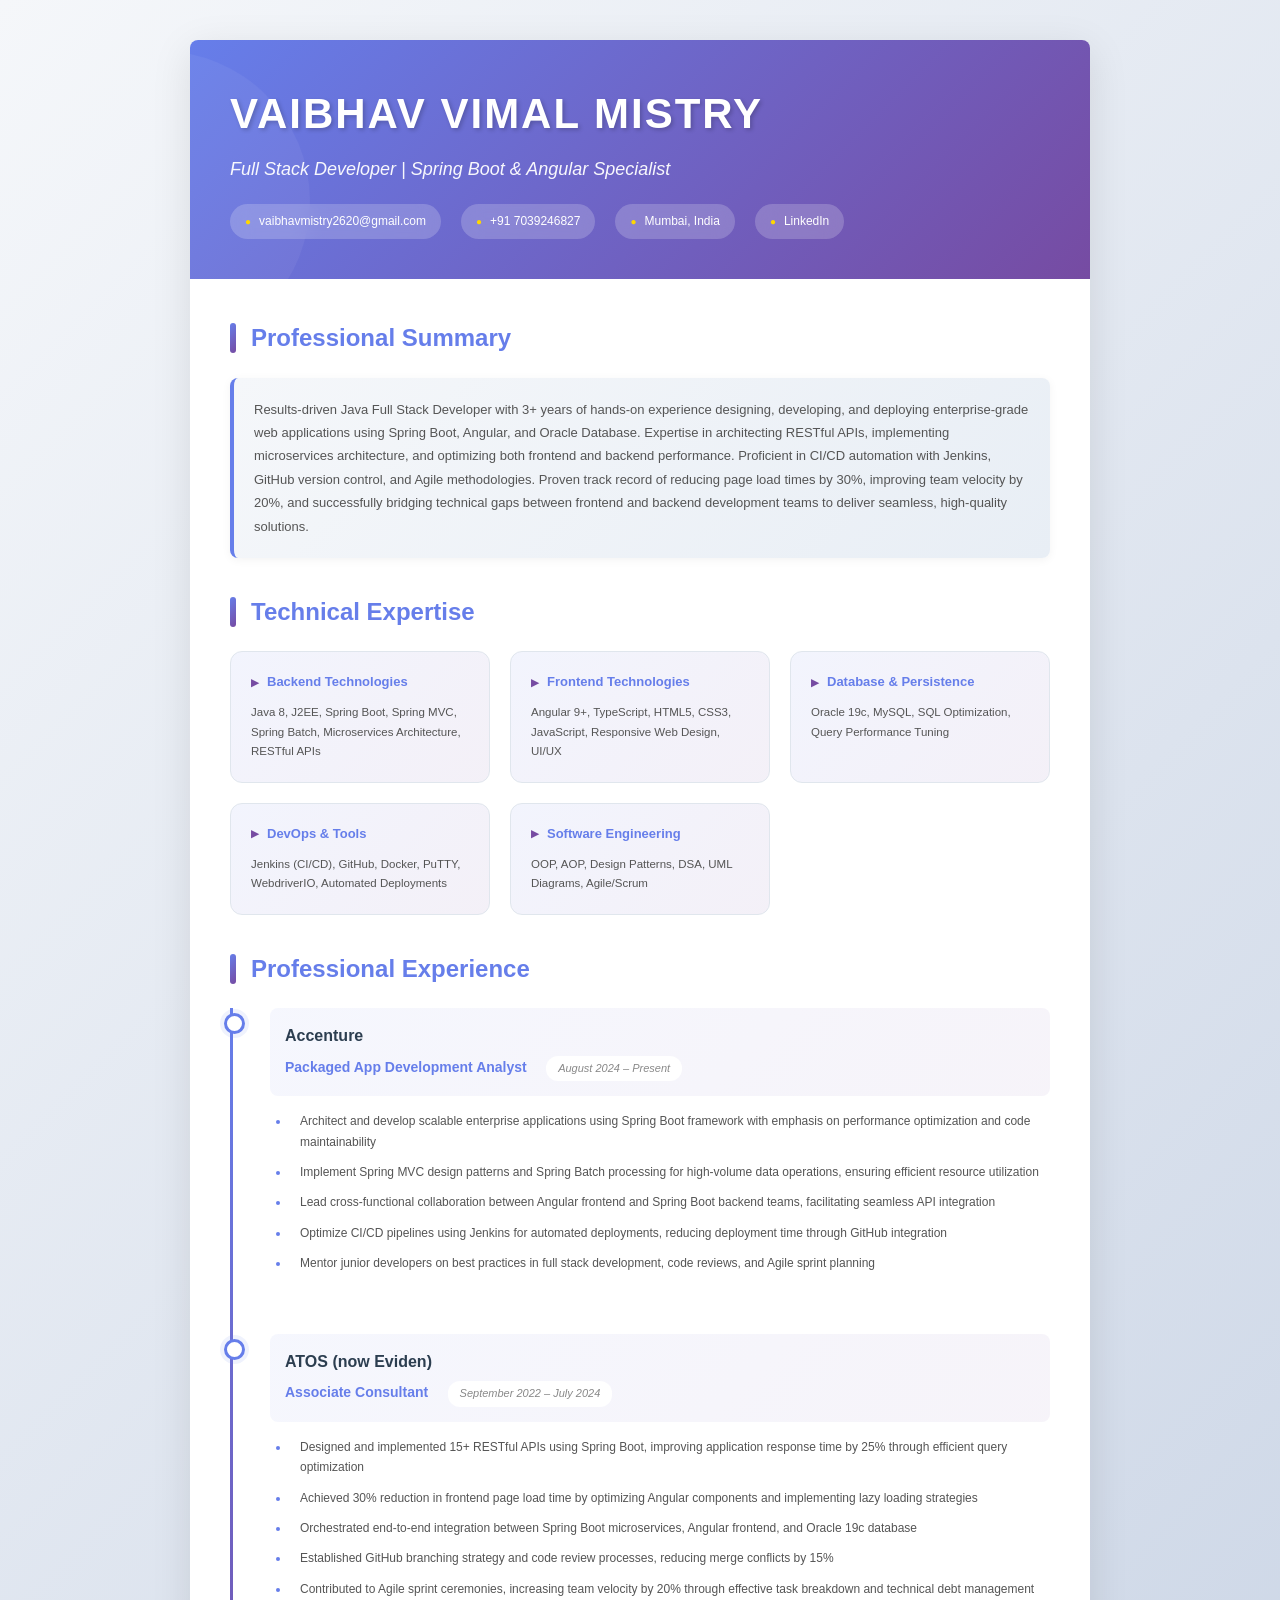
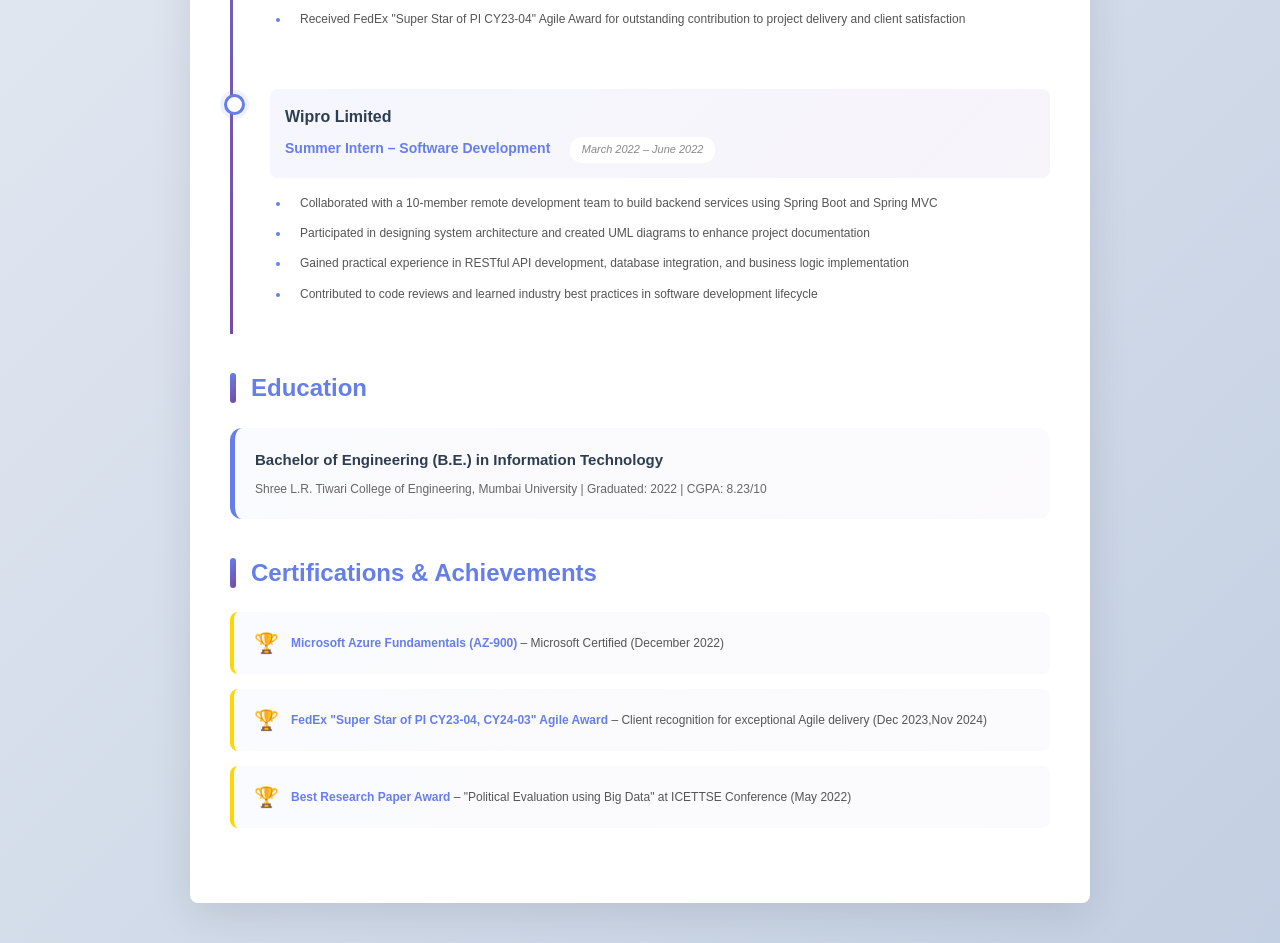
==== commit 3de1e8d0: "this is the resume change" ====
--- a/index-1.html
+++ b/index-1.html
@@ -674,7 +674,7 @@
                     </div>
                     <div class="cert-item">
                         <div>
-                            <strong>FedEx "Super Star of PI CY23-04" Agile Award</strong> – Client recognition for exceptional Agile delivery (December 2023)
+                            <strong>FedEx "Super Star of PI CY23-04, CY24-03" Agile Award</strong> – Client recognition for exceptional Agile delivery (Dec 2023,Nov 2024)
                         </div>
                     </div>
                     <div class="cert-item">
